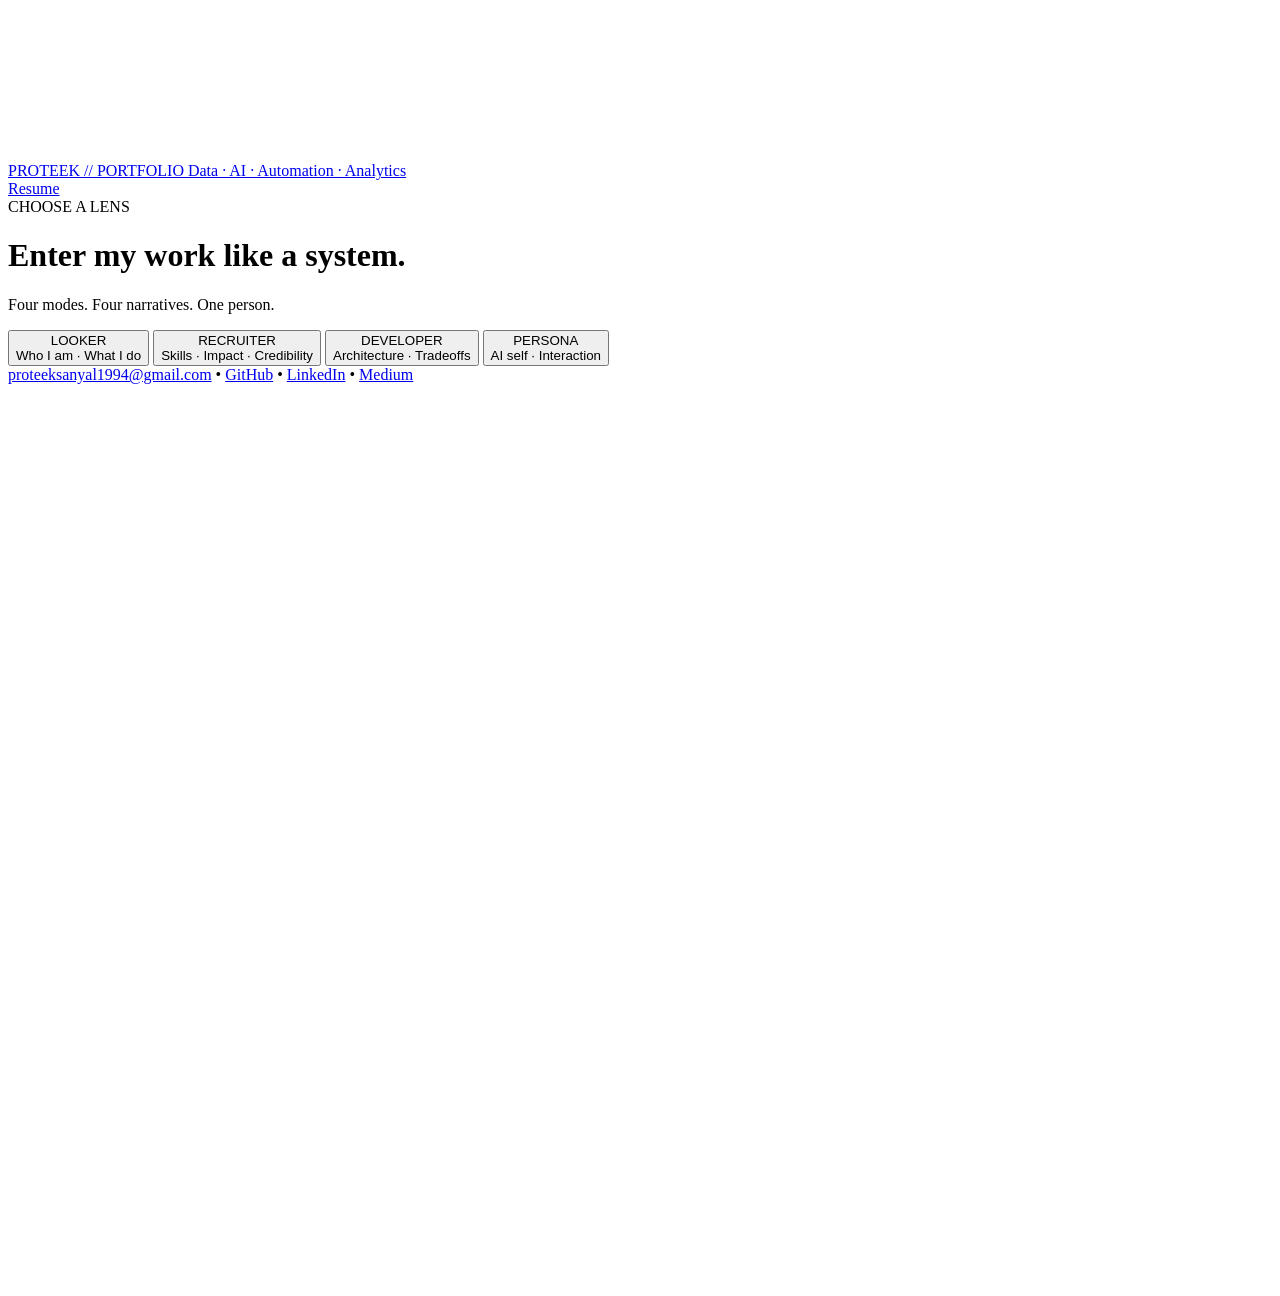
==== index.html @ c5497464 "Phase 1: align site with CV, fix resume link, particle loop and link previews Co-Authored-By: Claude" ====
<!doctype html>
<html lang="en">
<head>
  <meta charset="utf-8" />
  <meta name="viewport" content="width=device-width, initial-scale=1" />
  <title>Proteek Kumar Sanyal · Portfolio</title>
  <meta name="description" content="Proteek Kumar Sanyal: AI Solutions Analyst, Business &amp; Systems Analyst and Data Analyst on the Gold Coast, with 6 years across data and machine learning." />
  <meta name="theme-color" content="#05060a" />
  <link rel="canonical" href="https://proteek-dev.github.io/portfolio/" />
  <link rel="icon" type="image/svg+xml" href="assets/img/favicon.svg" />

  <meta property="og:type" content="website" />
  <meta property="og:title" content="Proteek Kumar Sanyal · Portfolio" />
  <meta property="og:description" content="Proteek Kumar Sanyal: AI Solutions Analyst, Business &amp; Systems Analyst and Data Analyst on the Gold Coast, with 6 years across data and machine learning." />
  <meta property="og:url" content="https://proteek-dev.github.io/portfolio/" />
  <meta property="og:image" content="https://proteek-dev.github.io/portfolio/assets/img/og-image.jpg" />
  <meta property="og:image:width" content="1200" />
  <meta property="og:image:height" content="630" />
  <meta property="og:image:alt" content="Proteek Kumar Sanyal, AI Solutions Analyst | Business &amp; Systems Analyst | Data Analyst" />
  <meta name="twitter:card" content="summary_large_image" />

  <link rel="stylesheet" href="assets/css/base.css" />
  <link rel="stylesheet" href="assets/css/index.css" />
</head>
<body class="theme theme-index">
  <!-- cinematic layers -->
  <div class="bg-aurora"></div>
  <div class="bg-noise"></div>
  <div class="vignette"></div>
  <div class="cursor-glow" id="cursorGlow"></div>
  <canvas id="starfield" class="starfield" aria-hidden="true"></canvas>

  <header class="topbar">
    <a class="brand" href="index.html" aria-label="Home">
      <span class="brand-dot"></span>
      <span class="brand-title">PROTEEK <span class="muted">//</span> PORTFOLIO</span>
      <span class="brand-sub">Data · AI · Automation · Analytics</span>
    </a>

    <div class="top-actions">
      <a class="btn" href="assets/Proteek_Sanyal_Resume.pdf" target="_blank" rel="noopener">Resume</a>
    </div>
  </header>

  <main class="portal" aria-label="Choose a lens">
    <div class="portal-center">
      <div class="portal-title">
        <div class="kicker">CHOOSE A LENS</div>
        <h1>Enter my work like a system.</h1>
        <p>Four modes. Four narratives. One person.</p>
      </div>

      <div class="lens-grid">
        <!-- LOOKER -->
        <button class="lens" data-mode="looker" data-href="looker.html" aria-label="Looker lens">
          <div class="cube" aria-hidden="true">
            <div class="face front"></div><div class="face back"></div><div class="face right"></div>
            <div class="face left"></div><div class="face top"></div><div class="face bottom"></div>
            <div class="cube-text">LOOKER</div>
          </div>
          <div class="lens-meta">
            <div class="lens-name"></div>
            <div class="lens-desc">Who I am · What I do</div>
          </div>
        </button>

        <!-- RECRUITER -->
        <button class="lens" data-mode="recruiter" data-href="recruiter.html" aria-label="Recruiter lens">
          <div class="cube" aria-hidden="true">
            <div class="face front"></div><div class="face back"></div><div class="face right"></div>
            <div class="face left"></div><div class="face top"></div><div class="face bottom"></div>
            <div class="cube-text">RECRUITER</div>
          </div>
          <div class="lens-meta">
            <div class="lens-name"></div>
            <div class="lens-desc">Skills · Impact · Credibility</div>
          </div>
        </button>

        <!-- DEVELOPER -->
        <button class="lens" data-mode="developer" data-href="developer.html" aria-label="Developer lens">
          <div class="cube" aria-hidden="true">
            <div class="face front"></div><div class="face back"></div><div class="face right"></div>
            <div class="face left"></div><div class="face top"></div><div class="face bottom"></div>
            <div class="cube-text">DEVELOPER</div>
          </div>
          <div class="lens-meta">
            <div class="lens-name"></div>
            <div class="lens-desc">Architecture · Tradeoffs</div>
          </div>
        </button>

        <!-- PERSONA -->
        <button class="lens" data-mode="persona" data-href="persona.html" aria-label="Persona lens">
          <div class="cube" aria-hidden="true">
            <div class="face front"></div><div class="face back"></div><div class="face right"></div>
            <div class="face left"></div><div class="face top"></div><div class="face bottom"></div>
            <div class="cube-text">PERSONA</div>
          </div>
          <div class="lens-meta">
            <div class="lens-name"></div>
            <div class="lens-desc">AI self · Interaction</div>
          </div>
        </button>
      </div>

      <div class="portal-foot">
        <a class="mini" href="mailto:proteeksanyal1994@gmail.com">proteeksanyal1994@gmail.com</a>
        <span class="dot">•</span>
        <a class="mini" href="https://github.com/proteek-dev" target="_blank" rel="noopener">GitHub</a>
        <span class="dot">•</span>
        <a class="mini" href="https://www.linkedin.com/in/proteeksanyal/" target="_blank" rel="noopener">LinkedIn</a>
        <span class="dot">•</span>
        <a class="mini" href="https://proteeksanyal.medium.com" target="_blank" rel="noopener">Medium</a>
      </div>
    </div>

    <!-- Portal transition overlay -->
    <div class="portal-warp" id="portalWarp" aria-hidden="true"></div>
    
    <!-- Cube disintegration FX overlay -->
    <canvas id="cubeFx" class="cube-fx" aria-hidden="true"></canvas>

  </main>

  <script src="assets/js/app.js"></script>
  <script src="assets/js/index.js"></script>
</body>
</html>
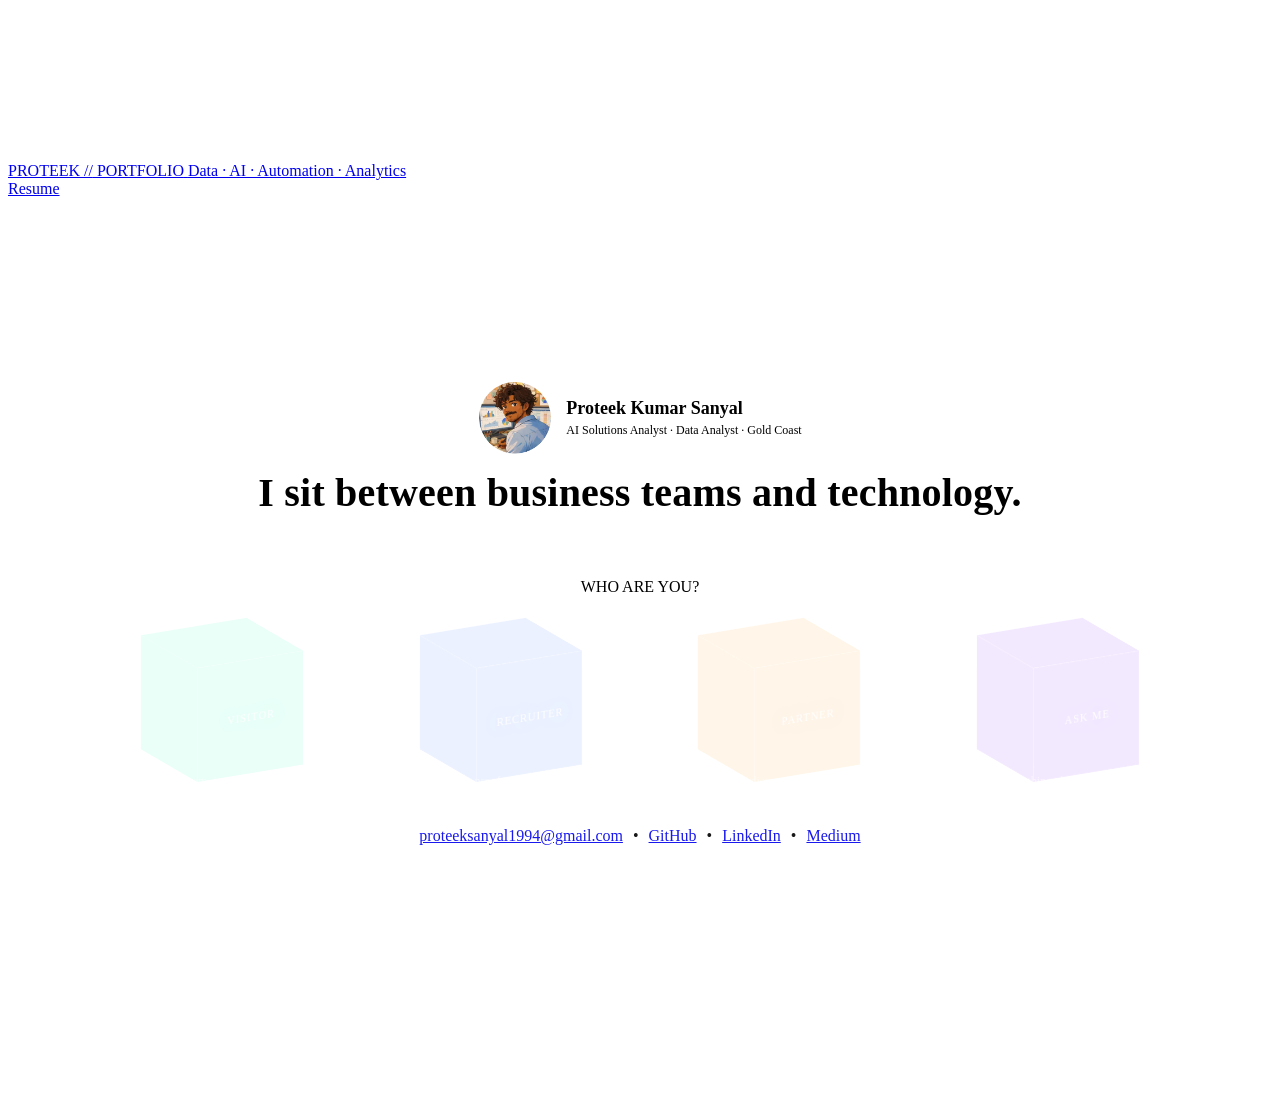
==== commit 37f7d2dc: "Phase 2: Visitor, Recruiter, Partner and Ask Me lenses, landing identity, case studies Co-Authored-B" ====
--- a/index.html
+++ b/index.html
@@ -4,14 +4,14 @@
   <meta charset="utf-8" />
   <meta name="viewport" content="width=device-width, initial-scale=1" />
   <title>Proteek Kumar Sanyal · Portfolio</title>
-  <meta name="description" content="Proteek Kumar Sanyal: AI Solutions Analyst, Business &amp; Systems Analyst and Data Analyst on the Gold Coast, with 6 years across data and machine learning." />
+  <meta name="description" content="Proteek Kumar Sanyal sits between business teams and technology. Pick who you are and see the part of his work that matters to you." />
   <meta name="theme-color" content="#05060a" />
   <link rel="canonical" href="https://proteek-dev.github.io/portfolio/" />
   <link rel="icon" type="image/svg+xml" href="assets/img/favicon.svg" />
 
   <meta property="og:type" content="website" />
   <meta property="og:title" content="Proteek Kumar Sanyal · Portfolio" />
-  <meta property="og:description" content="Proteek Kumar Sanyal: AI Solutions Analyst, Business &amp; Systems Analyst and Data Analyst on the Gold Coast, with 6 years across data and machine learning." />
+  <meta property="og:description" content="Proteek Kumar Sanyal sits between business teams and technology. Pick who you are and see the part of his work that matters to you." />
   <meta property="og:url" content="https://proteek-dev.github.io/portfolio/" />
   <meta property="og:image" content="https://proteek-dev.github.io/portfolio/assets/img/og-image.jpg" />
   <meta property="og:image:width" content="1200" />
@@ -45,22 +45,28 @@
   <main class="portal" aria-label="Choose a lens">
     <div class="portal-center">
       <div class="portal-title">
-        <div class="kicker">CHOOSE A LENS</div>
-        <h1>Enter my work like a system.</h1>
-        <p>Four modes. Four narratives. One person.</p>
+        <div class="identity">
+          <img class="identity-photo" src="assets/img/portrait-256.webp" alt="Proteek Kumar Sanyal" width="72" height="72" />
+          <div class="identity-text">
+            <div class="identity-name">Proteek Kumar Sanyal</div>
+            <div class="identity-role">AI Solutions Analyst · Data Analyst · Gold Coast</div>
+          </div>
+        </div>
+        <h1>I sit between business teams and technology.</h1>
+        <p>Most of my work starts with someone describing a problem, not a solution. Pick who you are, and I'll show you the part of my work that matters to you.</p>
+        <div class="kicker">WHO ARE YOU?</div>
       </div>
 
       <div class="lens-grid">
-        <!-- LOOKER -->
-        <button class="lens" data-mode="looker" data-href="looker.html" aria-label="Looker lens">
+        <!-- VISITOR -->
+        <button class="lens" data-mode="visitor" data-href="visitor.html" aria-label="Visitor lens">
           <div class="cube" aria-hidden="true">
             <div class="face front"></div><div class="face back"></div><div class="face right"></div>
             <div class="face left"></div><div class="face top"></div><div class="face bottom"></div>
-            <div class="cube-text">LOOKER</div>
+            <div class="cube-text">VISITOR</div>
           </div>
           <div class="lens-meta">
-            <div class="lens-name"></div>
-            <div class="lens-desc">Who I am · What I do</div>
+            <div class="lens-desc">Who I am, in two minutes</div>
           </div>
         </button>
 
@@ -72,34 +78,31 @@
             <div class="cube-text">RECRUITER</div>
           </div>
           <div class="lens-meta">
-            <div class="lens-name"></div>
-            <div class="lens-desc">Skills · Impact · Credibility</div>
+            <div class="lens-desc">Roles, proof, availability</div>
           </div>
         </button>
 
-        <!-- DEVELOPER -->
-        <button class="lens" data-mode="developer" data-href="developer.html" aria-label="Developer lens">
+        <!-- PARTNER -->
+        <button class="lens" data-mode="partner" data-href="partner.html" aria-label="Partner lens">
           <div class="cube" aria-hidden="true">
             <div class="face front"></div><div class="face back"></div><div class="face right"></div>
             <div class="face left"></div><div class="face top"></div><div class="face bottom"></div>
-            <div class="cube-text">DEVELOPER</div>
+            <div class="cube-text">PARTNER</div>
           </div>
           <div class="lens-meta">
-            <div class="lens-name"></div>
-            <div class="lens-desc">Architecture · Tradeoffs</div>
+            <div class="lens-desc">Case studies and how I work</div>
           </div>
         </button>
 
-        <!-- PERSONA -->
-        <button class="lens" data-mode="persona" data-href="persona.html" aria-label="Persona lens">
+        <!-- ASK ME -->
+        <button class="lens" data-mode="ask" data-href="ask.html" aria-label="Ask Me lens">
           <div class="cube" aria-hidden="true">
             <div class="face front"></div><div class="face back"></div><div class="face right"></div>
             <div class="face left"></div><div class="face top"></div><div class="face bottom"></div>
-            <div class="cube-text">PERSONA</div>
+            <div class="cube-text">ASK ME</div>
           </div>
           <div class="lens-meta">
-            <div class="lens-name"></div>
-            <div class="lens-desc">AI self · Interaction</div>
+            <div class="lens-desc">Ask anything about my work</div>
           </div>
         </button>
       </div>
--- a/assets/css/index.css
+++ b/assets/css/index.css
@@ -0,0 +1,172 @@
+.portal{
+  min-height: calc(100vh - 70px);
+  display:grid;
+  place-items:center;
+  padding: 0 18px 60px;
+}
+
+.portal-center{
+  width:min(1100px, 100%);
+  display:grid;
+  gap: 22px;
+  place-items:center;
+  text-align:center;
+}
+
+.identity{
+  display:flex;
+  align-items:center;
+  justify-content:center;
+  gap: 14px;
+  text-align:left;
+}
+.identity-photo{
+  width:72px; height:72px;
+  border-radius:999px;
+  object-fit:cover;
+  border: 1px solid rgba(255,255,255,.18);
+}
+.identity-name{ font-weight: 700; font-size: 18px; }
+.identity-role{ font-family: var(--mono); font-size: 12px; color: var(--muted); margin-top: 4px; }
+
+.portal-title h1{
+  margin: 14px 0 0;
+  font-size: clamp(24px, 3.4vw, 40px);
+  letter-spacing: .2px;
+}
+.portal-title p{
+  margin: 8px auto 0;
+  max-width: 620px;
+  color: rgba(255,255,255,.70);
+}
+.portal-title .kicker{ margin-top: 18px; }
+
+.lens-grid{
+  width: 100%;
+  display:grid;
+  grid-template-columns: repeat(4, 1fr);
+  gap: 14px;
+  margin-top: 6px;
+}
+
+.lens{
+  all: unset;
+  cursor: pointer;
+  display:grid;
+  place-items:center;
+  gap: 12px;
+  padding: 16px 12px;
+  border-radius: 18px;
+  transition: transform .22s ease, filter .22s ease;
+}
+.lens:hover{ transform: translateY(-2px) scale(1.01); filter: drop-shadow(0 0 18px rgba(130,170,255,.16)); }
+
+.lens-meta{ opacity:.85; }
+.lens-desc{ font-family: var(--mono); font-size: 12px; color: rgba(255,255,255,.62); margin-top: 2px; }
+
+.portal-foot{
+  display:flex;
+  gap: 10px;
+  flex-wrap:wrap;
+  justify-content:center;
+  align-items:center;
+  opacity:.9;
+}
+
+/* ---------- CUBE ---------- */
+.cube{
+  position: relative;
+  width: 120px;
+  height: 120px;
+  transform-style: preserve-3d;
+  transform: rotateX(-18deg) rotateY(28deg);
+  animation: floaty 4.6s ease-in-out infinite;
+  will-change: transform;
+}
+
+@keyframes floaty{
+  0%   { transform: translateY(0) rotateX(-18deg) rotateY(28deg); }
+  50%  { transform: translateY(-12px) rotateX(-14deg) rotateY(34deg); }
+  100% { transform: translateY(0) rotateX(-18deg) rotateY(28deg); }
+}
+
+.face{
+  position:absolute; inset:0;
+  border: 1px solid rgba(255,255,255,.14);
+  background: rgba(130,170,255,.16);
+  backface-visibility: hidden;
+}
+
+.face.front  { transform: translateZ(60px); }
+.face.back   { transform: rotateY(180deg) translateZ(60px); }
+.face.right  { transform: rotateY(90deg) translateZ(60px); }
+.face.left   { transform: rotateY(-90deg) translateZ(60px); }
+.face.top    { transform: rotateX(90deg) translateZ(60px); }
+.face.bottom { transform: rotateX(-90deg) translateZ(60px); }
+
+.cube-text{
+  position:absolute; inset:0;
+  display:grid;
+  place-items:center;
+  font-family: var(--mono);
+  font-size: 12px;
+  letter-spacing: 1px;
+  color: rgba(255,255,255,.92);
+  text-shadow: 0 0 22px rgba(130,170,255,.25);
+  transform: translateZ(62px);
+  pointer-events:none;
+}
+
+/* mode tint */
+.lens[data-mode="visitor"]   .face{ background: rgba(120,255,210,.16); }
+.lens[data-mode="recruiter"] .face{ background: rgba(130,170,255,.16); }
+.lens[data-mode="partner"]   .face{ background: rgba(255,190,110,.16); }
+.lens[data-mode="ask"]       .face{ background: rgba(180,120,255,.16); }
+
+/* Cinematic “warp” */
+.portal-warp{
+  position: fixed;
+  inset:0;
+  pointer-events:none;
+  opacity:0;
+  background:
+    radial-gradient(circle at center, rgba(255,255,255,.08), transparent 42%),
+    radial-gradient(circle at center, rgba(130,170,255,.10), transparent 58%),
+    radial-gradient(circle at center, rgba(0,0,0,.0), rgba(0,0,0,.75) 70%, rgba(0,0,0,.92) 100%);
+  transform: scale(1.0);
+  filter: blur(0px);
+  transition: opacity .30s ease, transform .55s cubic-bezier(.2,.8,.2,1), filter .55s cubic-bezier(.2,.8,.2,1);
+  z-index: 80;
+}
+.portal-warp.on{
+  opacity: 1;
+  transform: scale(1.15);
+  filter: blur(1px);
+}
+
+@media (max-width: 1100px){
+  .lens-grid{ grid-template-columns: repeat(2, 1fr); }
+}
+@media (max-width: 560px){
+  .identity{ flex-direction: column; gap: 8px; text-align:center; }
+  .portal-title h1{ margin-top: 10px; }
+  .portal-title p{ font-size: 14px; }
+  .portal-title .kicker{ margin-top: 12px; }
+}
+
+/* ---------- DISINTEGRATION FX OVERLAY ---------- */
+.cube-fx{
+  position: fixed;
+  inset: 0;
+  width: 100vw;
+  height: 100vh;
+  pointer-events: none;
+  z-index: 70; /* above cubes, below .portal-warp (80) */
+}
+
+/* Optional: when clicking a lens, fade the cube as it "vaporizes" */
+.lens.disintegrating .cube{
+  opacity: 0;
+  transform: scale(0.96) rotateX(-18deg) rotateY(28deg);
+  transition: opacity .22s ease, transform .22s ease;
+}
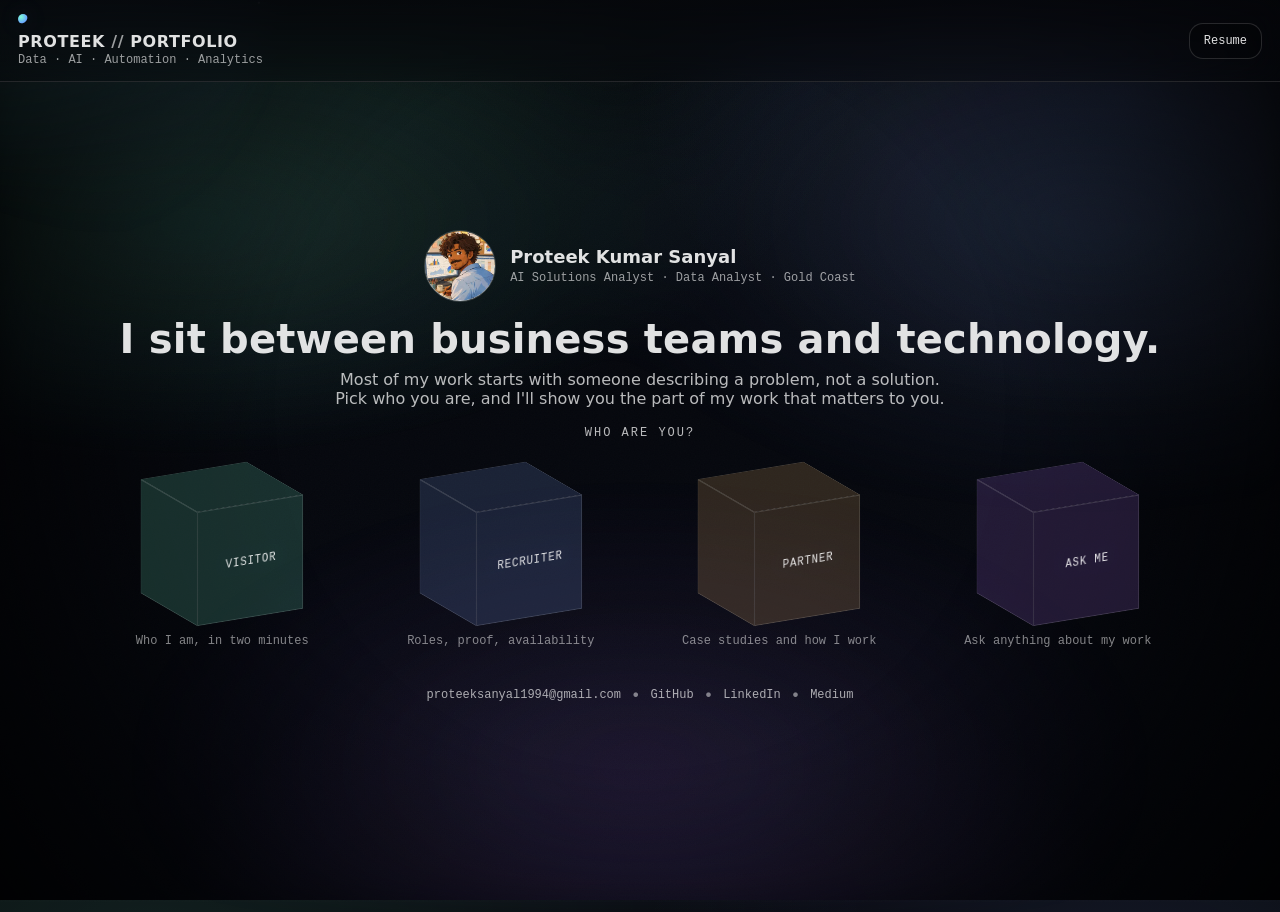
==== commit facacdbd: "Phase 3: tokens and contrast, focus, phone layout, motion budget, single source, Three.js transition" ====
--- a/index.html
+++ b/index.html
@@ -23,6 +23,7 @@
   <link rel="stylesheet" href="assets/css/index.css" />
 </head>
 <body class="theme theme-index">
+  <a class="btn skip-link" href="#main">Skip to content</a>
   <!-- cinematic layers -->
   <div class="bg-aurora"></div>
   <div class="bg-noise"></div>
@@ -30,19 +31,20 @@
   <div class="cursor-glow" id="cursorGlow"></div>
   <canvas id="starfield" class="starfield" aria-hidden="true"></canvas>
 
+  <!-- @gen:topbar -->
   <header class="topbar">
     <a class="brand" href="index.html" aria-label="Home">
       <span class="brand-dot"></span>
       <span class="brand-title">PROTEEK <span class="muted">//</span> PORTFOLIO</span>
       <span class="brand-sub">Data · AI · Automation · Analytics</span>
     </a>
-
     <div class="top-actions">
       <a class="btn" href="assets/Proteek_Sanyal_Resume.pdf" target="_blank" rel="noopener">Resume</a>
     </div>
   </header>
+  <!-- @end -->
 
-  <main class="portal" aria-label="Choose a lens">
+  <main id="main" class="portal" aria-label="Choose a lens">
     <div class="portal-center">
       <div class="portal-title">
         <div class="identity">
@@ -107,15 +109,17 @@
         </button>
       </div>
 
+      <!-- @gen:contact:portal -->
       <div class="portal-foot">
         <a class="mini" href="mailto:proteeksanyal1994@gmail.com">proteeksanyal1994@gmail.com</a>
-        <span class="dot">•</span>
+        <span class="dot" aria-hidden="true">•</span>
         <a class="mini" href="https://github.com/proteek-dev" target="_blank" rel="noopener">GitHub</a>
-        <span class="dot">•</span>
+        <span class="dot" aria-hidden="true">•</span>
         <a class="mini" href="https://www.linkedin.com/in/proteeksanyal/" target="_blank" rel="noopener">LinkedIn</a>
-        <span class="dot">•</span>
+        <span class="dot" aria-hidden="true">•</span>
         <a class="mini" href="https://proteeksanyal.medium.com" target="_blank" rel="noopener">Medium</a>
       </div>
+      <!-- @end -->
     </div>
 
     <!-- Portal transition overlay -->
@@ -126,6 +130,7 @@
 
   </main>
 
+  <script src="assets/js/motion.js"></script>
   <script src="assets/js/app.js"></script>
   <script src="assets/js/index.js"></script>
 </body>
--- a/assets/css/base.css
+++ b/assets/css/base.css
@@ -0,0 +1,256 @@
+:root{
+  --bg0:#05060a;
+  --bg1:#070a12;
+  --txt: rgba(255,255,255,.88);
+  --txt-2: rgba(255,255,255,.72);   /* secondary text */
+  --txt-3: rgba(255,255,255,.60);   /* labels, hints, kickers: the floor for text */
+  --muted: var(--txt-3);
+  --line: rgba(255,255,255,.12);
+  --line-2: rgba(255,255,255,.35);  /* stronger borders and input outlines (3:1 on --bg0) */
+  --mono: ui-monospace, SFMono-Regular, Menlo, Monaco, Consolas, "Liberation Mono", "Courier New", monospace;
+  --sans: ui-sans-serif, system-ui, -apple-system, Segoe UI, Roboto, Helvetica, Arial;
+
+  --radius: 18px;
+  --shadow: 0 0 24px rgba(130,170,255,.18);
+  --shadow2: 0 0 42px rgba(120,255,210,.12);
+
+  --accentA: rgba(130,170,255,.9);
+  --accentB: rgba(120,255,210,.9);
+  --accentC: rgba(180,120,255,.9);
+}
+
+*{ box-sizing:border-box; }
+html,body{ height:100%; }
+body{
+  margin:0;
+  color: var(--txt);
+  font-family: var(--sans);
+  background:
+    radial-gradient(1200px 700px at 12% 5%, rgba(120,255,210,.10), transparent 60%),
+    radial-gradient(900px 600px at 88% 10%, rgba(130,170,255,.12), transparent 55%),
+    radial-gradient(900px 700px at 50% 110%, rgba(180,120,255,.10), transparent 55%),
+    linear-gradient(180deg, var(--bg0), var(--bg1));
+  overflow-x: hidden;
+}
+
+a{ color: inherit; text-decoration:none; }
+a:hover{ opacity:.92; }
+
+.muted{ color: var(--muted); }
+
+.bg-aurora{
+  position: fixed; inset:-2px;
+  pointer-events:none;
+  background:
+    radial-gradient(900px 400px at 15% 25%, rgba(120,255,210,.10), transparent 60%),
+    radial-gradient(900px 500px at 85% 25%, rgba(130,170,255,.12), transparent 60%),
+    radial-gradient(900px 500px at 50% 85%, rgba(180,120,255,.10), transparent 60%);
+  filter: blur(18px);
+  opacity:.9;
+  z-index:-4;
+}
+.bg-noise{
+  position: fixed; inset:-2px;
+  pointer-events:none;
+  background-image: url("data:image/svg+xml,%3Csvg xmlns='http://www.w3.org/2000/svg' width='220' height='220'%3E%3Cfilter id='n'%3E%3CfeTurbulence type='fractalNoise' baseFrequency='.8' numOctaves='3' stitchTiles='stitch'/%3E%3C/filter%3E%3Crect width='220' height='220' filter='url(%23n)' opacity='.35'/%3E%3C/svg%3E");
+  opacity:.06;
+  z-index:-3;
+}
+.vignette{
+  position: fixed; inset:0;
+  pointer-events:none;
+  background: radial-gradient(circle at 50% 45%, transparent 0 45%, rgba(0,0,0,.55) 78%, rgba(0,0,0,.85) 100%);
+  z-index:-2;
+}
+
+.starfield{
+  position: fixed; inset:0;
+  width:100%; height:100%;
+  z-index:-5;
+  opacity:.65;
+}
+
+.cursor-glow{
+  position: fixed;
+  width: 540px; height: 540px;
+  border-radius: 999px;
+  pointer-events: none;
+  transform: translate(-50%,-50%);
+  background: radial-gradient(circle at 30% 30%, rgba(120,255,210,.12), transparent 60%),
+              radial-gradient(circle at 70% 40%, rgba(130,170,255,.12), transparent 60%);
+  filter: blur(18px);
+  opacity:.55;
+  z-index:-1;
+}
+
+.topbar{
+  position: sticky; top:0;
+  z-index:50;
+  display:flex;
+  align-items:center;
+  justify-content:space-between;
+  gap:16px;
+  padding: 14px 18px;
+  backdrop-filter: blur(14px);
+  background: linear-gradient(180deg, rgba(5,6,10,.75), rgba(5,6,10,.35));
+  border-bottom: 1px solid var(--line);
+}
+
+.brand{
+  display:flex;
+  flex-direction:column;
+  gap:2px;
+}
+.brand-dot{
+  width:10px; height:10px;
+  border-radius:999px;
+  display:inline-block;
+  margin-bottom:6px;
+  background: radial-gradient(circle at 30% 30%, #7fffd4, #6aa6ff 60%, transparent 70%);
+  box-shadow: var(--shadow), var(--shadow2);
+}
+.brand-title{
+  font-weight: 750;
+  letter-spacing:.6px;
+}
+.brand-sub{
+  font-family: var(--mono);
+  font-size: 12px;
+  color: var(--muted);
+}
+
+.btn{
+  display:inline-flex;
+  align-items:center;
+  justify-content:center;
+  padding: 10px 14px;
+  border-radius: 14px;
+  border: 1px solid rgba(255,255,255,.14);
+  background: rgba(0,0,0,.20);
+  box-shadow: 0 0 0 rgba(0,0,0,0);
+  transition: transform .18s ease, border-color .18s ease, box-shadow .18s ease;
+  font-family: var(--mono);
+  font-size: 12px;
+}
+.btn:hover{
+  transform: translateY(-1px);
+  border-color: rgba(255,255,255,.25);
+  box-shadow: var(--shadow);
+}
+
+.page{
+  width:min(1120px, 100%);
+  margin: 0 auto;
+  padding: 26px 18px 72px;
+}
+
+.kicker{
+  font-family: var(--mono);
+  font-size: 12px;
+  color: var(--txt-2);
+  letter-spacing: 2px;
+}
+
+.hero{
+  display:grid;
+  grid-template-columns: 1.1fr .9fr;
+  gap: 18px;
+  align-items: start;
+  margin-top: 16px;
+}
+.hero.compact{ grid-template-columns: 1fr; }
+.hero .lead{
+  color: var(--txt-2);
+  line-height: 1.7;
+  max-width: 70ch;
+}
+
+.panel{
+  border-radius: var(--radius);
+  border: 1px solid rgba(255,255,255,.12);
+  background: rgba(255,255,255,.04);
+  padding: 16px;
+  box-shadow: 0 0 0 rgba(0,0,0,0);
+}
+
+.section{ margin-top: 22px; }
+.section h2{ margin:0 0 12px; font-size: 18px; }
+.grid2{ display:grid; grid-template-columns: repeat(2, 1fr); gap: 12px; }
+.grid3{ display:grid; grid-template-columns: repeat(3, 1fr); gap: 12px; }
+
+.chips{ display:flex; flex-wrap:wrap; gap: 8px; margin-top: 12px; }
+.chip{
+  font-family: var(--mono);
+  font-size: 12px;
+  padding: 6px 10px;
+  border-radius: 999px;
+  border: 1px solid rgba(255,255,255,.12);
+  background: rgba(0,0,0,.18);
+  color: var(--txt-2);
+}
+
+.timeline{ display:grid; gap: 12px; }
+.timeline ul{ margin:10px 0 0; padding-left: 18px; color: var(--txt-2); line-height:1.65; }
+
+.footer{
+  margin-top: 28px;
+  padding-top: 14px;
+  border-top: 1px solid rgba(255,255,255,.10);
+  display:flex;
+  align-items:center;
+  gap: 10px;
+  flex-wrap:wrap;
+  font-family: var(--mono);
+  font-size: 12px;
+  color: var(--muted);
+}
+.mini{ font-family: var(--mono); font-size: 12px; color: var(--txt-2); }
+.dot{ opacity:.6; }
+
+@media (max-width: 980px){
+  .hero{ grid-template-columns: 1fr; }
+  .grid3{ grid-template-columns: 1fr; }
+  .grid2{ grid-template-columns: 1fr; }
+}
+
+/* Keyboard focus */
+:focus-visible{ outline: 2px solid var(--accent, var(--accentA)); outline-offset: 3px; border-radius: 6px; }
+:focus:not(:focus-visible){ outline: none; }
+
+.skip-link{
+  position: fixed; top: 12px; left: 12px; z-index: 100;
+  background: var(--bg1);
+  transform: translateY(calc(-100% - 24px));
+  transition: none;
+}
+.skip-link:focus{ transform: none; }
+
+/* Phone header: one row, nav scrolls sideways */
+@media (max-width: 640px){
+  .topbar{ padding: 4px 12px; gap: 10px; min-height: 56px; }
+  .brand{ flex-shrink: 0; }
+  .brand-title{ white-space: nowrap; }
+  .brand-sub{ display: none; }
+  .top-actions{
+    display: flex; flex-wrap: nowrap; gap: 8px;
+    min-width: 0;
+    overflow-x: auto;
+    scroll-snap-type: x proximity;
+    scrollbar-width: none;
+    padding: 4px 28px 4px 5px; /* room for the focus ring; right padding lets the last button clear the fade */
+    -webkit-mask-image: linear-gradient(to right, #000 calc(100% - 28px), transparent);
+            mask-image: linear-gradient(to right, #000 calc(100% - 28px), transparent);
+  }
+  .top-actions::-webkit-scrollbar{ display: none; }
+  .top-actions .btn{
+    padding: 8px 10px; min-height: 44px;
+    display: inline-flex; align-items: center;
+    flex-shrink: 0; scroll-snap-align: start;
+  }
+}
+
+.cursor-glow.is-off{ display: none; }
+
+/* Lens page arrival after a cube click */
+main.lens-arrive{ animation: lensArrive .25s ease both; }
+@keyframes lensArrive{ from{ opacity: 0; } }
--- a/assets/css/index.css
+++ b/assets/css/index.css
@@ -37,7 +37,7 @@
 .portal-title p{
   margin: 8px auto 0;
   max-width: 620px;
-  color: rgba(255,255,255,.70);
+  color: var(--txt-2);
 }
 .portal-title .kicker{ margin-top: 18px; }
 
@@ -61,8 +61,8 @@
 }
 .lens:hover{ transform: translateY(-2px) scale(1.01); filter: drop-shadow(0 0 18px rgba(130,170,255,.16)); }
 
-.lens-meta{ opacity:.85; }
-.lens-desc{ font-family: var(--mono); font-size: 12px; color: rgba(255,255,255,.62); margin-top: 2px; }
+.lens-meta{ opacity:.85; margin-top: 16px; }
+.lens-desc{ font-family: var(--mono); font-size: 12px; color: var(--txt-3); margin-top: 2px; }
 
 .portal-foot{
   display:flex;
@@ -111,7 +111,7 @@
   font-family: var(--mono);
   font-size: 12px;
   letter-spacing: 1px;
-  color: rgba(255,255,255,.92);
+  color: var(--txt);
   text-shadow: 0 0 22px rgba(130,170,255,.25);
   transform: translateZ(62px);
   pointer-events:none;
@@ -131,7 +131,7 @@
   opacity:0;
   background:
     radial-gradient(circle at center, rgba(255,255,255,.08), transparent 42%),
-    radial-gradient(circle at center, rgba(130,170,255,.10), transparent 58%),
+    radial-gradient(circle at center, var(--warp-tint, rgba(130,170,255,.10)), transparent 58%),
     radial-gradient(circle at center, rgba(0,0,0,.0), rgba(0,0,0,.75) 70%, rgba(0,0,0,.92) 100%);
   transform: scale(1.0);
   filter: blur(0px);
@@ -170,3 +170,35 @@
   transform: scale(0.96) rotateX(-18deg) rotateY(28deg);
   transition: opacity .22s ease, transform .22s ease;
 }
+
+/* Keyboard focus: each cube uses its own lens accent */
+.lens[data-mode="visitor"]  { --accent: rgba(120,255,210,.92); }
+.lens[data-mode="recruiter"]{ --accent: rgba(130,170,255,.92); }
+.lens[data-mode="partner"]  { --accent: rgba(255,190,110,.92); }
+.lens[data-mode="ask"]      { --accent: rgba(180,120,255,.92); }
+.lens:focus-visible{
+  outline: 2px solid var(--accent);
+  outline-offset: 3px;
+  transform: translateY(-2px) scale(1.01);
+  filter: drop-shadow(0 0 18px rgba(130,170,255,.16));
+}
+
+/* Phones: smaller cube so the label clears it through the float animation */
+@media (max-width: 560px){
+  .portal-center{ margin-top: 16px; }
+  .cube{ width: 96px; height: 96px; }
+  .face.front  { transform: translateZ(48px); }
+  .face.back   { transform: rotateY(180deg) translateZ(48px); }
+  .face.right  { transform: rotateY(90deg) translateZ(48px); }
+  .face.left   { transform: rotateY(-90deg) translateZ(48px); }
+  .face.top    { transform: rotateX(90deg) translateZ(48px); }
+  .face.bottom { transform: rotateX(-90deg) translateZ(48px); }
+  .cube-text   { transform: translateZ(50px); }
+  .lens-meta   { margin-top: 12px; }
+}
+
+/* Three.js burst: pulse, then the CSS cube hides while the WebGL fragments take over */
+.lens.pulsing .cube{ scale: 1.08; transition: scale .12s ease-out; }
+.lens.pulsing .face{ filter: brightness(1.8); transition: filter .12s ease-out; }
+.lens.burst-hidden .cube{ visibility: hidden; }
+.portal-warp.quick{ transition-duration: .22s, .55s, .55s; }
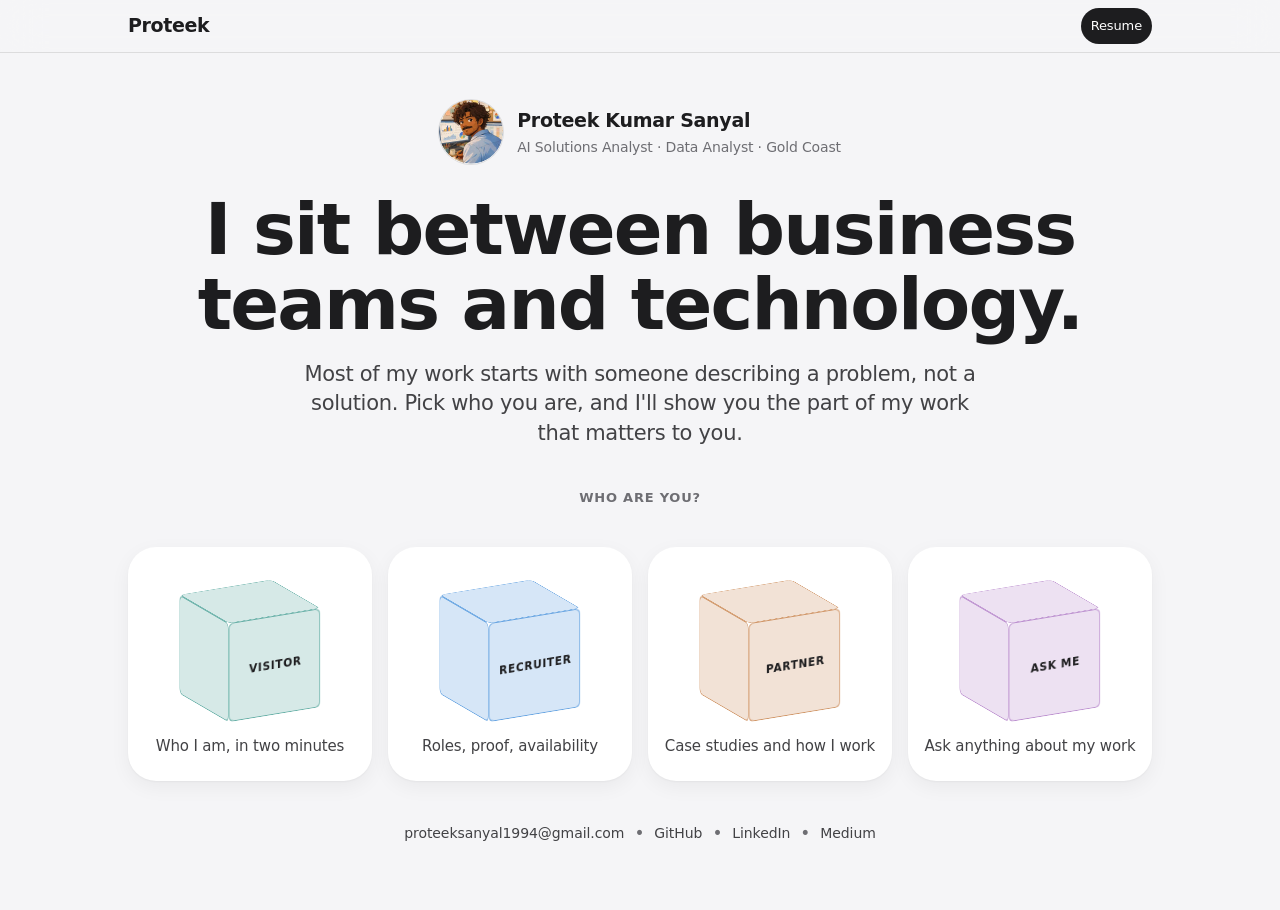
==== commit 8ba2cd6a: "Apple-style restyle: light and dark themes, system type, springs - Light and dark themes follow the " ====
--- a/index.html
+++ b/index.html
@@ -5,7 +5,9 @@
   <meta name="viewport" content="width=device-width, initial-scale=1" />
   <title>Proteek Kumar Sanyal · Portfolio</title>
   <meta name="description" content="Proteek Kumar Sanyal sits between business teams and technology. Pick who you are and see the part of his work that matters to you." />
-  <meta name="theme-color" content="#05060a" />
+  <meta name="color-scheme" content="light dark" />
+  <meta name="theme-color" content="#f5f5f7" media="(prefers-color-scheme: light)" />
+  <meta name="theme-color" content="#000000" media="(prefers-color-scheme: dark)" />
   <link rel="canonical" href="https://proteek-dev.github.io/portfolio/" />
   <link rel="icon" type="image/svg+xml" href="assets/img/favicon.svg" />
 
@@ -24,23 +26,15 @@
 </head>
 <body class="theme theme-index">
   <a class="btn skip-link" href="#main">Skip to content</a>
-  <!-- cinematic layers -->
-  <div class="bg-aurora"></div>
-  <div class="bg-noise"></div>
-  <div class="vignette"></div>
-  <div class="cursor-glow" id="cursorGlow"></div>
-  <canvas id="starfield" class="starfield" aria-hidden="true"></canvas>
 
   <!-- @gen:topbar -->
   <header class="topbar">
-    <a class="brand" href="index.html" aria-label="Home">
-      <span class="brand-dot"></span>
-      <span class="brand-title">PROTEEK <span class="muted">//</span> PORTFOLIO</span>
-      <span class="brand-sub">Data · AI · Automation · Analytics</span>
+    <a class="brand" href="index.html" aria-label="Proteek, home">
+      <span class="brand-title">Proteek</span>
     </a>
-    <div class="top-actions">
+    <nav class="top-actions" aria-label="Site">
       <a class="btn" href="assets/Proteek_Sanyal_Resume.pdf" target="_blank" rel="noopener">Resume</a>
-    </div>
+    </nav>
   </header>
   <!-- @end -->
 
--- a/assets/css/base.css
+++ b/assets/css/base.css
@@ -1,88 +1,115 @@
+/* Light theme by default; dark follows the system setting below */
 :root{
-  --bg0:#05060a;
-  --bg1:#070a12;
-  --txt: rgba(255,255,255,.88);
-  --txt-2: rgba(255,255,255,.72);   /* secondary text */
-  --txt-3: rgba(255,255,255,.60);   /* labels, hints, kickers: the floor for text */
+  color-scheme: light dark;
+
+  --bg0: #f5f5f7;                   /* page */
+  --bg1: #ffffff;
+  --surface: #ffffff;               /* cards */
+  --fill: rgba(0,0,0,.05);          /* quiet buttons, chips, input fields */
+  --fill-2: rgba(0,0,0,.08);        /* hover / pressed fill */
+  --material: rgba(245,245,247,.72);/* translucent nav bar */
+  --txt: #1d1d1f;
+  --txt-2: #424245;                 /* secondary text */
+  --txt-3: #6e6e73;                 /* labels, hints, eyebrows: the floor for text */
   --muted: var(--txt-3);
-  --line: rgba(255,255,255,.12);
-  --line-2: rgba(255,255,255,.35);  /* stronger borders and input outlines (3:1 on --bg0) */
-  --mono: ui-monospace, SFMono-Regular, Menlo, Monaco, Consolas, "Liberation Mono", "Courier New", monospace;
-  --sans: ui-sans-serif, system-ui, -apple-system, Segoe UI, Roboto, Helvetica, Arial;
+  --line: rgba(0,0,0,.1);
+  --line-2: #86868b;                /* input outlines (3:1 on --bg0 and --surface) */
+  --on-accent: #ffffff;             /* text on a filled accent button */
+  --card-shadow: 0 1px 2px rgba(0,0,0,.04), 0 6px 20px rgba(0,0,0,.05);
+  --fx-edge: 0, 0, 0;               /* fragment edge tint for the cube burst */
+  --ok: #248a3d;                    /* status green */
+  --danger: #d70015;                /* error text */
+
+  --sans: -apple-system, BlinkMacSystemFont, "SF Pro Text", "Helvetica Neue", system-ui, "Segoe UI", Roboto, Arial, sans-serif;
+  --display: -apple-system, BlinkMacSystemFont, "SF Pro Display", "Helvetica Neue", system-ui, "Segoe UI", Roboto, Arial, sans-serif;
+  --mono: ui-monospace, SFMono-Regular, Menlo, Monaco, Consolas, monospace;
 
   --radius: 18px;
-  --shadow: 0 0 24px rgba(130,170,255,.18);
-  --shadow2: 0 0 42px rgba(120,255,210,.12);
-
-  --accentA: rgba(130,170,255,.9);
-  --accentB: rgba(120,255,210,.9);
-  --accentC: rgba(180,120,255,.9);
+  --radius-lg: 28px;
+
+  /* Critically damped spring (damping 1.0, response 0.4s), sampled for CSS */
+  --spring: linear(0, 0.0596, 0.186, 0.3294, 0.4656, 0.584, 0.6819, 0.7601, 0.821, 0.8677, 0.9029, 0.9292, 0.9487, 0.963, 0.9734, 0.9809, 0.9864, 0.9903, 0.9931, 0.9951, 0.9966, 0.9976, 0.9983, 0.9988, 1);
+  --spring-dur: .6s;
+  --press: 100ms ease-out;
+}
+@supports not (transition-timing-function: linear(0, 1)){
+  :root{ --spring: cubic-bezier(.25, 1, .5, 1); --spring-dur: .45s; }
+}
+
+@media (prefers-color-scheme: dark){
+  :root{
+    --bg0: #000000;
+    --bg1: #000000;
+    --surface: #1c1c1e;
+    --fill: rgba(255,255,255,.08);
+    --fill-2: rgba(255,255,255,.14);
+    --material: rgba(22,22,23,.72);
+    --txt: #f5f5f7;
+    --txt-2: #c7c7cc;
+    --txt-3: #98989d;
+    --line: rgba(255,255,255,.12);
+    --line-2: #7c7c80;
+    --on-accent: #000000;
+    --card-shadow: none;
+    --fx-edge: 255, 255, 255;
+    --ok: #30d158;
+    --danger: #ff6961;
+  }
+}
+
+/* Accent per lens, on the body of a lens page or on any lens cube or tile.
+   Dark keeps the original lens colours; light uses deeper shades so accent
+   text and white-on-accent buttons stay at 4.5:1. */
+[data-mode="visitor"]   { --accent: #00796b; }
+[data-mode="recruiter"] { --accent: #0066cc; }
+[data-mode="partner"]   { --accent: #b04f00; }
+[data-mode="ask"]       { --accent: #8e44ad; }
+@media (prefers-color-scheme: dark){
+  [data-mode="visitor"]   { --accent: rgba(120,255,210,.92); }
+  [data-mode="recruiter"] { --accent: rgba(130,170,255,.92); }
+  [data-mode="partner"]   { --accent: rgba(255,190,110,.92); }
+  [data-mode="ask"]       { --accent: rgba(180,120,255,.92); }
 }
 
 *{ box-sizing:border-box; }
+html{ -webkit-text-size-adjust: 100%; }
 html,body{ height:100%; }
 body{
   margin:0;
   color: var(--txt);
-  font-family: var(--sans);
-  background:
-    radial-gradient(1200px 700px at 12% 5%, rgba(120,255,210,.10), transparent 60%),
-    radial-gradient(900px 600px at 88% 10%, rgba(130,170,255,.12), transparent 55%),
-    radial-gradient(900px 700px at 50% 110%, rgba(180,120,255,.10), transparent 55%),
-    linear-gradient(180deg, var(--bg0), var(--bg1));
+  background: var(--bg0);
+  font: 400 1.0625rem/1.47 var(--sans);   /* 17px body, Apple's reading size */
+  letter-spacing: -0.01em;
+  -webkit-font-smoothing: antialiased;
+  font-optical-sizing: auto;
   overflow-x: hidden;
 }
 
 a{ color: inherit; text-decoration:none; }
-a:hover{ opacity:.92; }
 
 .muted{ color: var(--muted); }
 
-.bg-aurora{
-  position: fixed; inset:-2px;
-  pointer-events:none;
-  background:
-    radial-gradient(900px 400px at 15% 25%, rgba(120,255,210,.10), transparent 60%),
-    radial-gradient(900px 500px at 85% 25%, rgba(130,170,255,.12), transparent 60%),
-    radial-gradient(900px 500px at 50% 85%, rgba(180,120,255,.10), transparent 60%);
-  filter: blur(18px);
-  opacity:.9;
-  z-index:-4;
-}
-.bg-noise{
-  position: fixed; inset:-2px;
-  pointer-events:none;
-  background-image: url("data:image/svg+xml,%3Csvg xmlns='http://www.w3.org/2000/svg' width='220' height='220'%3E%3Cfilter id='n'%3E%3CfeTurbulence type='fractalNoise' baseFrequency='.8' numOctaves='3' stitchTiles='stitch'/%3E%3C/filter%3E%3Crect width='220' height='220' filter='url(%23n)' opacity='.35'/%3E%3C/svg%3E");
-  opacity:.06;
-  z-index:-3;
-}
-.vignette{
-  position: fixed; inset:0;
-  pointer-events:none;
-  background: radial-gradient(circle at 50% 45%, transparent 0 45%, rgba(0,0,0,.55) 78%, rgba(0,0,0,.85) 100%);
-  z-index:-2;
-}
-
-.starfield{
-  position: fixed; inset:0;
-  width:100%; height:100%;
-  z-index:-5;
-  opacity:.65;
-}
-
-.cursor-glow{
-  position: fixed;
-  width: 540px; height: 540px;
-  border-radius: 999px;
-  pointer-events: none;
-  transform: translate(-50%,-50%);
-  background: radial-gradient(circle at 30% 30%, rgba(120,255,210,.12), transparent 60%),
-              radial-gradient(circle at 70% 40%, rgba(130,170,255,.12), transparent 60%);
-  filter: blur(18px);
-  opacity:.55;
-  z-index:-1;
-}
-
+/* ---------- Type: tracking tightens and leading closes as size grows ---------- */
+h1, h2, h3{ font-family: var(--display); color: var(--txt); }
+h1{
+  margin: 6px 0 0;
+  font-size: clamp(2.5rem, 6vw, 4rem);
+  line-height: 1.06;
+  font-weight: 700;
+  letter-spacing: -0.025em;
+}
+h2{ font-size: clamp(1.5rem, 3vw, 2rem); line-height: 1.12; font-weight: 700; letter-spacing: -0.02em; }
+h3{ font-size: 1.1875rem; line-height: 1.25; font-weight: 600; letter-spacing: -0.015em; }
+
+/* iOS-style group label: small, uppercase, open tracking */
+.kicker{
+  font-size: .8125rem;
+  font-weight: 600;
+  letter-spacing: .06em;
+  color: var(--txt-3);
+}
+
+/* ---------- Navigation bar: translucent material, content scrolls under ---------- */
 .topbar{
   position: sticky; top:0;
   z-index:50;
@@ -90,149 +117,158 @@
   align-items:center;
   justify-content:space-between;
   gap:16px;
-  padding: 14px 18px;
-  backdrop-filter: blur(14px);
-  background: linear-gradient(180deg, rgba(5,6,10,.75), rgba(5,6,10,.35));
-  border-bottom: 1px solid var(--line);
-}
-
-.brand{
-  display:flex;
-  flex-direction:column;
-  gap:2px;
-}
-.brand-dot{
-  width:10px; height:10px;
-  border-radius:999px;
-  display:inline-block;
-  margin-bottom:6px;
-  background: radial-gradient(circle at 30% 30%, #7fffd4, #6aa6ff 60%, transparent 70%);
-  box-shadow: var(--shadow), var(--shadow2);
-}
-.brand-title{
-  font-weight: 750;
-  letter-spacing:.6px;
-}
-.brand-sub{
-  font-family: var(--mono);
-  font-size: 12px;
-  color: var(--muted);
-}
-
+  min-height: 52px;
+  padding: 0 max(22px, calc((100% - 1024px) / 2));
+  background: var(--material);
+  -webkit-backdrop-filter: saturate(180%) blur(20px);
+          backdrop-filter: saturate(180%) blur(20px);
+  box-shadow: 0 1px 0 var(--line);
+}
+/* Scroll edge: the divider only appears once content is underneath */
+@supports (animation-timeline: scroll()){
+  .topbar{ animation: topbarEdge linear both; animation-timeline: scroll(); animation-range: 0 24px; }
+  @keyframes topbarEdge{ from{ box-shadow: 0 1px 0 transparent; } to{ box-shadow: 0 1px 0 var(--line); } }
+}
+
+.brand{ display:flex; align-items:center; gap: 8px; min-height: 44px; }
+.brand-title{ font-family: var(--display); font-size: 1.1875rem; font-weight: 600; letter-spacing: -0.02em; }
+
+.top-actions{ display:flex; align-items:center; gap: 4px; }
+.top-actions .btn{
+  background: none;
+  color: var(--txt-2);
+  font-size: .8125rem;
+  padding: 6px 10px;
+}
+.top-actions .btn:hover{ color: var(--txt); background: none; }
+.top-actions .btn[aria-current="page"]{ color: var(--txt); font-weight: 600; }
+.top-actions .btn:last-child{
+  margin-left: 6px;
+  background: var(--accent, var(--txt));
+  color: var(--on-accent);
+  font-weight: 500;
+}
+body:not([data-mode]) .top-actions .btn:last-child{ color: var(--bg1); }
+
+/* ---------- Buttons: pills that answer on press, not on release ---------- */
 .btn{
   display:inline-flex;
   align-items:center;
   justify-content:center;
-  padding: 10px 14px;
-  border-radius: 14px;
-  border: 1px solid rgba(255,255,255,.14);
-  background: rgba(0,0,0,.20);
-  box-shadow: 0 0 0 rgba(0,0,0,0);
-  transition: transform .18s ease, border-color .18s ease, box-shadow .18s ease;
-  font-family: var(--mono);
-  font-size: 12px;
-}
-.btn:hover{
-  transform: translateY(-1px);
-  border-color: rgba(255,255,255,.25);
-  box-shadow: var(--shadow);
-}
+  gap: 6px;
+  min-height: 36px;
+  padding: 8px 18px;
+  border-radius: 999px;
+  border: 0;
+  background: var(--fill);
+  color: var(--txt);
+  font: 500 .9375rem/1.2 var(--sans);
+  letter-spacing: -0.01em;
+  cursor: pointer;
+  -webkit-tap-highlight-color: transparent;
+  transition: background-color .2s ease, transform var(--press);
+}
+.btn:hover{ background: var(--fill-2); }
+.btn:active{ transform: scale(.97); }
+.btn.primary{ background: var(--accent); color: var(--on-accent); }
+.btn.primary:hover{ background: var(--accent); filter: brightness(1.08); }
 
 .page{
-  width:min(1120px, 100%);
+  width: min(1024px, 100%);
   margin: 0 auto;
-  padding: 26px 18px 72px;
-}
-
-.kicker{
-  font-family: var(--mono);
-  font-size: 12px;
-  color: var(--txt-2);
-  letter-spacing: 2px;
+  padding: 40px 22px 80px;
 }
 
 .hero{
   display:grid;
-  grid-template-columns: 1.1fr .9fr;
-  gap: 18px;
-  align-items: start;
-  margin-top: 16px;
+  grid-template-columns: 1.15fr .85fr;
+  gap: 40px;
+  align-items: center;
+  margin-top: 8px;
 }
 .hero.compact{ grid-template-columns: 1fr; }
 .hero .lead{
   color: var(--txt-2);
-  line-height: 1.7;
-  max-width: 70ch;
-}
-
+  font-size: clamp(1.1875rem, 2vw, 1.3125rem);
+  line-height: 1.4;
+  letter-spacing: -0.015em;
+  max-width: 34em;
+  margin: 18px 0 0;
+}
+
+/* Grouped surface */
 .panel{
   border-radius: var(--radius);
-  border: 1px solid rgba(255,255,255,.12);
-  background: rgba(255,255,255,.04);
-  padding: 16px;
-  box-shadow: 0 0 0 rgba(0,0,0,0);
-}
-
-.section{ margin-top: 22px; }
-.section h2{ margin:0 0 12px; font-size: 18px; }
-.grid2{ display:grid; grid-template-columns: repeat(2, 1fr); gap: 12px; }
-.grid3{ display:grid; grid-template-columns: repeat(3, 1fr); gap: 12px; }
-
-.chips{ display:flex; flex-wrap:wrap; gap: 8px; margin-top: 12px; }
+  background: var(--surface);
+  box-shadow: var(--card-shadow);
+  padding: 22px 24px;
+}
+.panel > :first-child{ margin-top: 0; }
+.panel p{ color: var(--txt-2); }
+
+.section{ margin-top: 72px; }
+.section h2{ margin: 0 0 20px; }
+.grid2{ display:grid; grid-template-columns: repeat(2, 1fr); gap: 16px; }
+.grid3{ display:grid; grid-template-columns: repeat(3, 1fr); gap: 16px; }
+
+.chips{ display:flex; flex-wrap:wrap; gap: 6px; margin-top: 14px; }
 .chip{
-  font-family: var(--mono);
-  font-size: 12px;
-  padding: 6px 10px;
+  font-size: .8125rem;
+  letter-spacing: 0;
+  padding: 4px 12px;
   border-radius: 999px;
-  border: 1px solid rgba(255,255,255,.12);
-  background: rgba(0,0,0,.18);
+  background: var(--fill);
   color: var(--txt-2);
 }
 
-.timeline{ display:grid; gap: 12px; }
-.timeline ul{ margin:10px 0 0; padding-left: 18px; color: var(--txt-2); line-height:1.65; }
+.timeline{ display:grid; gap: 16px; }
+.timeline ul{ margin:12px 0 0; padding-left: 20px; color: var(--txt-2); }
+.timeline li + li{ margin-top: 6px; }
 
 .footer{
-  margin-top: 28px;
-  padding-top: 14px;
-  border-top: 1px solid rgba(255,255,255,.10);
+  margin-top: 80px;
+  padding-top: 18px;
+  border-top: 1px solid var(--line);
   display:flex;
   align-items:center;
-  gap: 10px;
+  gap: 4px 10px;
   flex-wrap:wrap;
-  font-family: var(--mono);
-  font-size: 12px;
+  font-size: .75rem;
+  letter-spacing: .01em;
   color: var(--muted);
 }
-.mini{ font-family: var(--mono); font-size: 12px; color: var(--txt-2); }
-.dot{ opacity:.6; }
+.mini{ font-size: .875rem; color: var(--txt-2); letter-spacing: -0.005em; }
+.footer .mini{ font-size: .75rem; letter-spacing: .01em; }
+a.mini:hover{ color: var(--txt); text-decoration: underline; text-underline-offset: 3px; }
+.dot{ color: var(--txt-3); }
 
 @media (max-width: 980px){
-  .hero{ grid-template-columns: 1fr; }
+  .hero{ grid-template-columns: 1fr; gap: 28px; }
   .grid3{ grid-template-columns: 1fr; }
   .grid2{ grid-template-columns: 1fr; }
+  .section{ margin-top: 56px; }
 }
 
 /* Keyboard focus */
-:focus-visible{ outline: 2px solid var(--accent, var(--accentA)); outline-offset: 3px; border-radius: 6px; }
+:focus-visible{ outline: 2px solid var(--accent, var(--txt)); outline-offset: 3px; border-radius: 8px; }
+.btn:focus-visible{ border-radius: 999px; }
 :focus:not(:focus-visible){ outline: none; }
 
 .skip-link{
-  position: fixed; top: 12px; left: 12px; z-index: 100;
-  background: var(--bg1);
+  position: fixed; top: 8px; left: 12px; z-index: 100;
+  background: var(--surface);
   transform: translateY(calc(-100% - 24px));
   transition: none;
 }
 .skip-link:focus{ transform: none; }
 
-/* Phone header: one row, nav scrolls sideways */
+/* Phone nav bar: one row, nav scrolls sideways */
 @media (max-width: 640px){
-  .topbar{ padding: 4px 12px; gap: 10px; min-height: 56px; }
+  .topbar{ padding: 0 6px 0 16px; gap: 6px; }
   .brand{ flex-shrink: 0; }
   .brand-title{ white-space: nowrap; }
-  .brand-sub{ display: none; }
   .top-actions{
-    display: flex; flex-wrap: nowrap; gap: 8px;
+    flex-wrap: nowrap;
     min-width: 0;
     overflow-x: auto;
     scroll-snap-type: x proximity;
@@ -242,15 +278,25 @@
             mask-image: linear-gradient(to right, #000 calc(100% - 28px), transparent);
   }
   .top-actions::-webkit-scrollbar{ display: none; }
-  .top-actions .btn{
-    padding: 8px 10px; min-height: 44px;
-    display: inline-flex; align-items: center;
-    flex-shrink: 0; scroll-snap-align: start;
-  }
-}
-
-.cursor-glow.is-off{ display: none; }
-
-/* Lens page arrival after a cube click */
-main.lens-arrive{ animation: lensArrive .25s ease both; }
+  .top-actions .btn{ min-height: 44px; flex-shrink: 0; scroll-snap-align: start; }
+  .top-actions .btn:last-child{ min-height: 32px; }
+  .page{ padding: 28px 16px 64px; }
+  .panel{ padding: 18px; }
+}
+
+/* Lens page arrival after a cube click: a short cross-fade */
+main.lens-arrive{ animation: lensArrive .3s ease-out both; }
 @keyframes lensArrive{ from{ opacity: 0; } }
+
+/* ---------- Accessibility preferences ---------- */
+@media (prefers-reduced-motion: reduce){
+  .btn, .btn:active{ transition: background-color .2s ease; transform: none; }
+}
+@media (prefers-reduced-transparency: reduce){
+  .topbar{ background: var(--bg0); -webkit-backdrop-filter: none; backdrop-filter: none; }
+}
+@media (prefers-contrast: more){
+  :root{ --txt-2: var(--txt); --txt-3: var(--txt); --line: var(--line-2); }
+  .panel, .chip, .btn{ box-shadow: inset 0 0 0 1px var(--line-2); }
+  .topbar{ background: var(--bg0); -webkit-backdrop-filter: none; backdrop-filter: none; }
+}
--- a/assets/css/index.css
+++ b/assets/css/index.css
@@ -1,14 +1,14 @@
 .portal{
-  min-height: calc(100vh - 70px);
-  display:grid;
-  place-items:center;
-  padding: 0 18px 60px;
+  min-height: calc(100vh - 52px);
+  display:grid;
+  place-items:center;
+  padding: 48px 22px 64px;
 }
 
 .portal-center{
-  width:min(1100px, 100%);
-  display:grid;
-  gap: 22px;
+  width:min(1024px, 100%);
+  display:grid;
+  gap: 40px;
   place-items:center;
   text-align:center;
 }
@@ -21,32 +21,35 @@
   text-align:left;
 }
 .identity-photo{
-  width:72px; height:72px;
+  width:64px; height:64px;
   border-radius:999px;
   object-fit:cover;
-  border: 1px solid rgba(255,255,255,.18);
-}
-.identity-name{ font-weight: 700; font-size: 18px; }
-.identity-role{ font-family: var(--mono); font-size: 12px; color: var(--muted); margin-top: 4px; }
+  box-shadow: 0 0 0 1px var(--line);
+}
+.identity-name{ font-family: var(--display); font-weight: 600; font-size: 1.1875rem; letter-spacing: -0.015em; }
+.identity-role{ font-size: .875rem; color: var(--muted); margin-top: 2px; }
 
 .portal-title h1{
-  margin: 14px 0 0;
-  font-size: clamp(24px, 3.4vw, 40px);
-  letter-spacing: .2px;
+  margin: 28px auto 0;
+  max-width: 14em;
+  font-size: clamp(2.5rem, 6.4vw, 4.5rem);
+  line-height: 1.04;
 }
 .portal-title p{
-  margin: 8px auto 0;
-  max-width: 620px;
+  margin: 18px auto 0;
+  max-width: 32em;
+  font-size: clamp(1.1875rem, 2vw, 1.3125rem);
+  line-height: 1.4;
+  letter-spacing: -0.015em;
   color: var(--txt-2);
 }
-.portal-title .kicker{ margin-top: 18px; }
+.portal-title .kicker{ margin-top: 40px; }
 
 .lens-grid{
   width: 100%;
   display:grid;
   grid-template-columns: repeat(4, 1fr);
-  gap: 14px;
-  margin-top: 6px;
+  gap: 16px;
 }
 
 .lens{
@@ -55,14 +58,18 @@
   display:grid;
   place-items:center;
   gap: 12px;
-  padding: 16px 12px;
-  border-radius: 18px;
-  transition: transform .22s ease, filter .22s ease;
-}
-.lens:hover{ transform: translateY(-2px) scale(1.01); filter: drop-shadow(0 0 18px rgba(130,170,255,.16)); }
-
-.lens-meta{ opacity:.85; margin-top: 16px; }
-.lens-desc{ font-family: var(--mono); font-size: 12px; color: var(--txt-3); margin-top: 2px; }
+  padding: 52px 12px 24px;
+  border-radius: var(--radius-lg);
+  background: var(--surface);
+  box-shadow: var(--card-shadow);
+  -webkit-tap-highlight-color: transparent;
+  transition: transform var(--press);
+}
+/* Feedback on press, not release */
+.lens:active{ transform: scale(.97); }
+
+.lens-meta{ margin-top: 20px; }
+.lens-desc{ font-size: .9375rem; color: var(--txt-2); letter-spacing: -0.01em; }
 
 .portal-foot{
   display:flex;
@@ -70,88 +77,86 @@
   flex-wrap:wrap;
   justify-content:center;
   align-items:center;
-  opacity:.9;
 }
 
 /* ---------- CUBE ---------- */
 .cube{
   position: relative;
-  width: 120px;
-  height: 120px;
+  width: 104px;
+  height: 104px;
   transform-style: preserve-3d;
   transform: rotateX(-18deg) rotateY(28deg);
-  animation: floaty 4.6s ease-in-out infinite;
-  will-change: transform;
-}
-
-@keyframes floaty{
-  0%   { transform: translateY(0) rotateX(-18deg) rotateY(28deg); }
-  50%  { transform: translateY(-12px) rotateX(-14deg) rotateY(34deg); }
-  100% { transform: translateY(0) rotateX(-18deg) rotateY(28deg); }
+  transition: transform var(--spring-dur) var(--spring);
+}
+/* Hover: the cube turns toward you and lifts. A spring transition, so moving
+   off mid-turn reverses from where it is. No idle loop. */
+@media (hover: hover) and (prefers-reduced-motion: no-preference){
+  .lens:hover .cube,
+  .lens:focus-visible .cube{ transform: translateY(-6px) rotateX(-24deg) rotateY(42deg); }
 }
 
 .face{
   position:absolute; inset:0;
-  border: 1px solid rgba(255,255,255,.14);
-  background: rgba(130,170,255,.16);
+  border-radius: 6px;
+  border: 1px solid var(--line);
+  background: var(--fill);
   backface-visibility: hidden;
 }
-
-.face.front  { transform: translateZ(60px); }
-.face.back   { transform: rotateY(180deg) translateZ(60px); }
-.face.right  { transform: rotateY(90deg) translateZ(60px); }
-.face.left   { transform: rotateY(-90deg) translateZ(60px); }
-.face.top    { transform: rotateX(90deg) translateZ(60px); }
-.face.bottom { transform: rotateX(-90deg) translateZ(60px); }
+@supports (background: color-mix(in srgb, red 50%, transparent)){
+  .face{
+    border-color: color-mix(in srgb, var(--accent) 55%, transparent);
+    background: color-mix(in srgb, var(--accent) 16%, transparent);
+  }
+}
+
+.face.front  { transform: translateZ(52px); }
+.face.back   { transform: rotateY(180deg) translateZ(52px); }
+.face.right  { transform: rotateY(90deg) translateZ(52px); }
+.face.left   { transform: rotateY(-90deg) translateZ(52px); }
+.face.top    { transform: rotateX(90deg) translateZ(52px); }
+.face.bottom { transform: rotateX(-90deg) translateZ(52px); }
 
 .cube-text{
   position:absolute; inset:0;
   display:grid;
   place-items:center;
-  font-family: var(--mono);
-  font-size: 12px;
-  letter-spacing: 1px;
+  font-size: .75rem;
+  font-weight: 600;
+  letter-spacing: .06em;
   color: var(--txt);
-  text-shadow: 0 0 22px rgba(130,170,255,.25);
-  transform: translateZ(62px);
+  transform: translateZ(54px);
   pointer-events:none;
 }
 
-/* mode tint */
-.lens[data-mode="visitor"]   .face{ background: rgba(120,255,210,.16); }
-.lens[data-mode="recruiter"] .face{ background: rgba(130,170,255,.16); }
-.lens[data-mode="partner"]   .face{ background: rgba(255,190,110,.16); }
-.lens[data-mode="ask"]       .face{ background: rgba(180,120,255,.16); }
-
-/* Cinematic “warp” */
+/* Transition: the page dissolves to its own background, tinted by the lens */
 .portal-warp{
   position: fixed;
   inset:0;
   pointer-events:none;
   opacity:0;
   background:
-    radial-gradient(circle at center, rgba(255,255,255,.08), transparent 42%),
-    radial-gradient(circle at center, var(--warp-tint, rgba(130,170,255,.10)), transparent 58%),
-    radial-gradient(circle at center, rgba(0,0,0,.0), rgba(0,0,0,.75) 70%, rgba(0,0,0,.92) 100%);
+    radial-gradient(circle at center, var(--warp-tint, transparent), transparent 60%),
+    var(--bg0);
   transform: scale(1.0);
-  filter: blur(0px);
-  transition: opacity .30s ease, transform .55s cubic-bezier(.2,.8,.2,1), filter .55s cubic-bezier(.2,.8,.2,1);
+  transition: opacity .30s ease, transform .55s var(--spring);
   z-index: 80;
 }
 .portal-warp.on{
   opacity: 1;
-  transform: scale(1.15);
-  filter: blur(1px);
+  transform: scale(1.08);
 }
 
 @media (max-width: 1100px){
   .lens-grid{ grid-template-columns: repeat(2, 1fr); }
 }
 @media (max-width: 560px){
+  .portal{ padding-top: 28px; }
+  .portal-center{ gap: 28px; }
   .identity{ flex-direction: column; gap: 8px; text-align:center; }
-  .portal-title h1{ margin-top: 10px; }
-  .portal-title p{ font-size: 14px; }
-  .portal-title .kicker{ margin-top: 12px; }
+  .portal-title h1{ margin-top: 20px; }
+  .portal-title .kicker{ margin-top: 28px; }
+  .lens-grid{ gap: 12px; }
+  .lens{ padding: 28px 8px 18px; }
 }
 
 /* ---------- DISINTEGRATION FX OVERLAY ---------- */
@@ -164,41 +169,39 @@
   z-index: 70; /* above cubes, below .portal-warp (80) */
 }
 
-/* Optional: when clicking a lens, fade the cube as it "vaporizes" */
+/* When clicking a lens, fade the cube as it "vaporizes" */
 .lens.disintegrating .cube{
   opacity: 0;
   transform: scale(0.96) rotateX(-18deg) rotateY(28deg);
   transition: opacity .22s ease, transform .22s ease;
 }
 
-/* Keyboard focus: each cube uses its own lens accent */
-.lens[data-mode="visitor"]  { --accent: rgba(120,255,210,.92); }
-.lens[data-mode="recruiter"]{ --accent: rgba(130,170,255,.92); }
-.lens[data-mode="partner"]  { --accent: rgba(255,190,110,.92); }
-.lens[data-mode="ask"]      { --accent: rgba(180,120,255,.92); }
 .lens:focus-visible{
   outline: 2px solid var(--accent);
   outline-offset: 3px;
-  transform: translateY(-2px) scale(1.01);
-  filter: drop-shadow(0 0 18px rgba(130,170,255,.16));
-}
-
-/* Phones: smaller cube so the label clears it through the float animation */
+}
+
+/* Phones: smaller cube */
 @media (max-width: 560px){
-  .portal-center{ margin-top: 16px; }
-  .cube{ width: 96px; height: 96px; }
-  .face.front  { transform: translateZ(48px); }
-  .face.back   { transform: rotateY(180deg) translateZ(48px); }
-  .face.right  { transform: rotateY(90deg) translateZ(48px); }
-  .face.left   { transform: rotateY(-90deg) translateZ(48px); }
-  .face.top    { transform: rotateX(90deg) translateZ(48px); }
-  .face.bottom { transform: rotateX(-90deg) translateZ(48px); }
-  .cube-text   { transform: translateZ(50px); }
-  .lens-meta   { margin-top: 12px; }
+  .cube{ width: 80px; height: 80px; }
+  .face.front  { transform: translateZ(40px); }
+  .face.back   { transform: rotateY(180deg) translateZ(40px); }
+  .face.right  { transform: rotateY(90deg) translateZ(40px); }
+  .face.left   { transform: rotateY(-90deg) translateZ(40px); }
+  .face.top    { transform: rotateX(90deg) translateZ(40px); }
+  .face.bottom { transform: rotateX(-90deg) translateZ(40px); }
+  .cube-text   { transform: translateZ(42px); font-size: .6875rem; }
+  .lens-meta   { margin-top: 14px; }
+  .lens-desc   { font-size: .875rem; }
 }
 
 /* Three.js burst: pulse, then the CSS cube hides while the WebGL fragments take over */
 .lens.pulsing .cube{ scale: 1.08; transition: scale .12s ease-out; }
-.lens.pulsing .face{ filter: brightness(1.8); transition: filter .12s ease-out; }
+.lens.pulsing .face{ filter: brightness(1.4); transition: filter .12s ease-out; }
 .lens.burst-hidden .cube{ visibility: hidden; }
-.portal-warp.quick{ transition-duration: .22s, .55s, .55s; }
+.portal-warp.quick{ transition-duration: .22s, .55s; }
+
+@media (prefers-reduced-motion: reduce){
+  .lens, .lens:active{ transition: none; transform: none; }
+  .cube{ transition: none; }
+}
